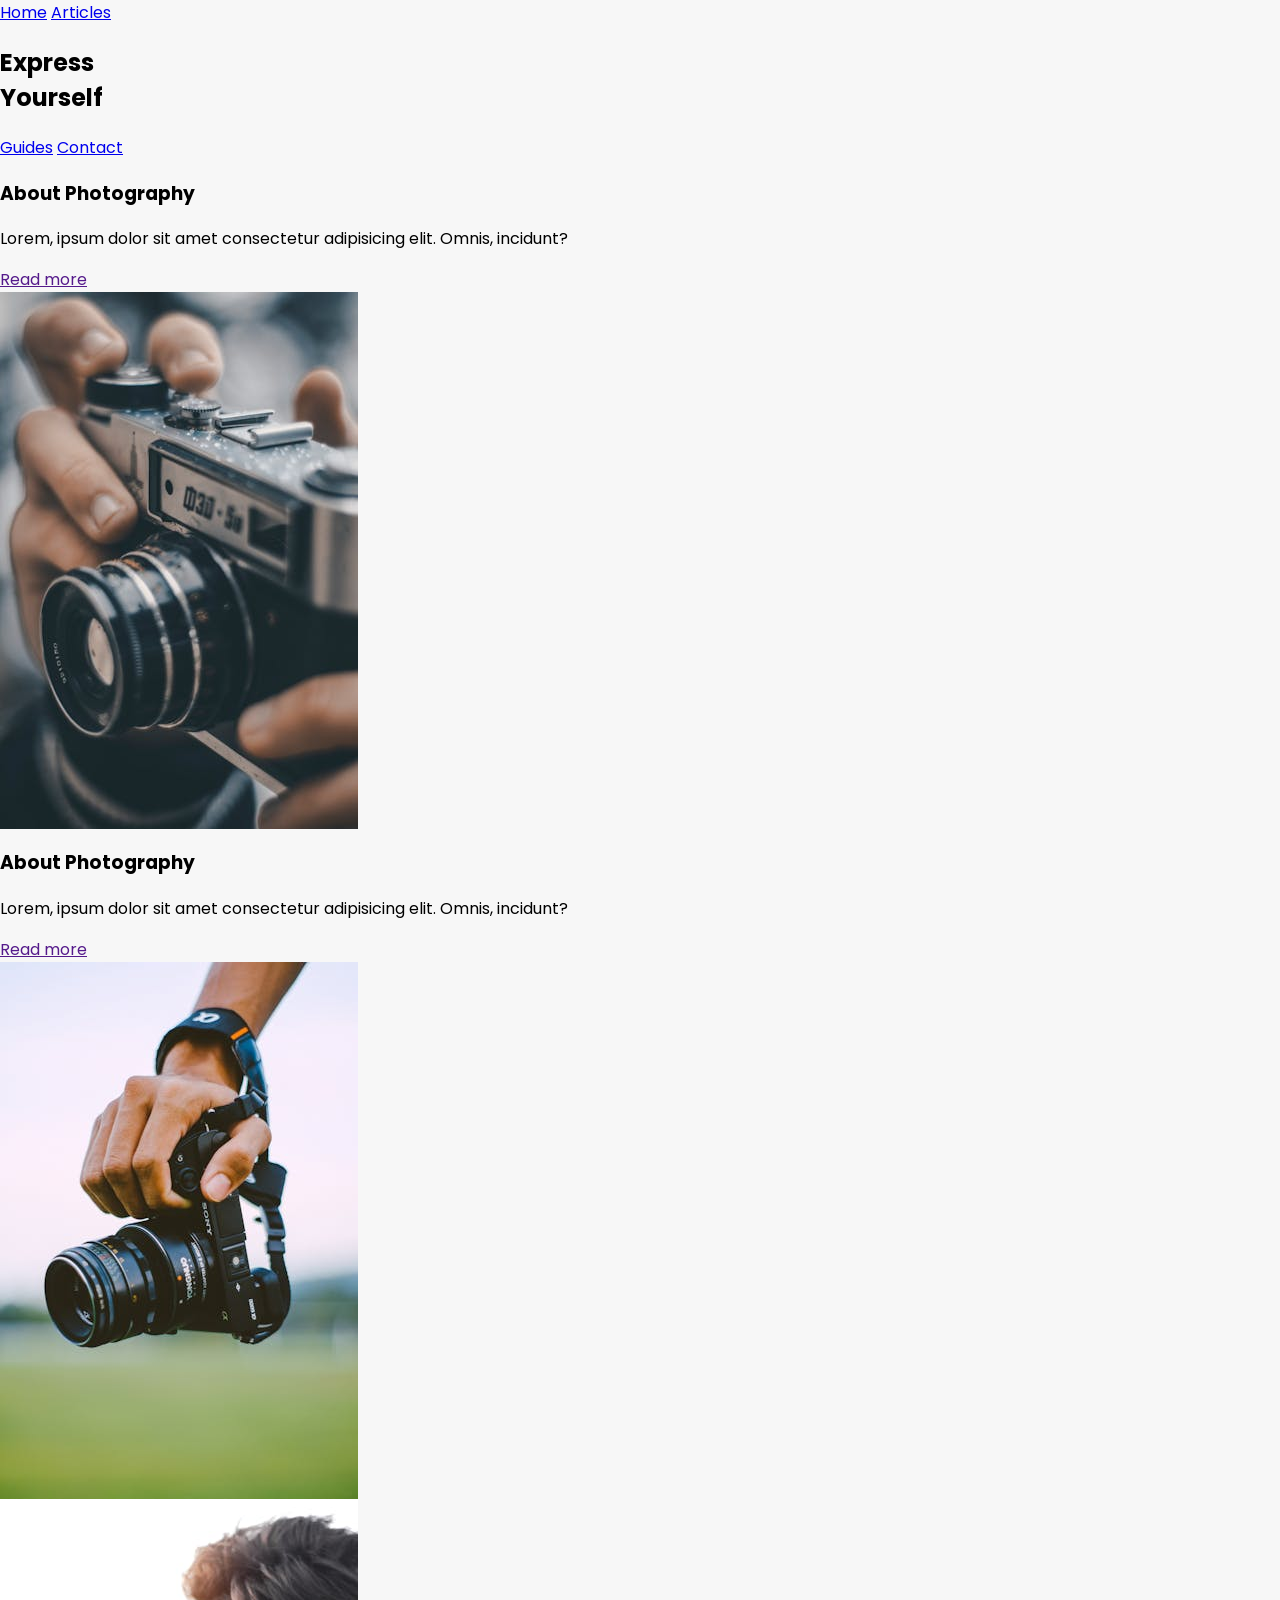
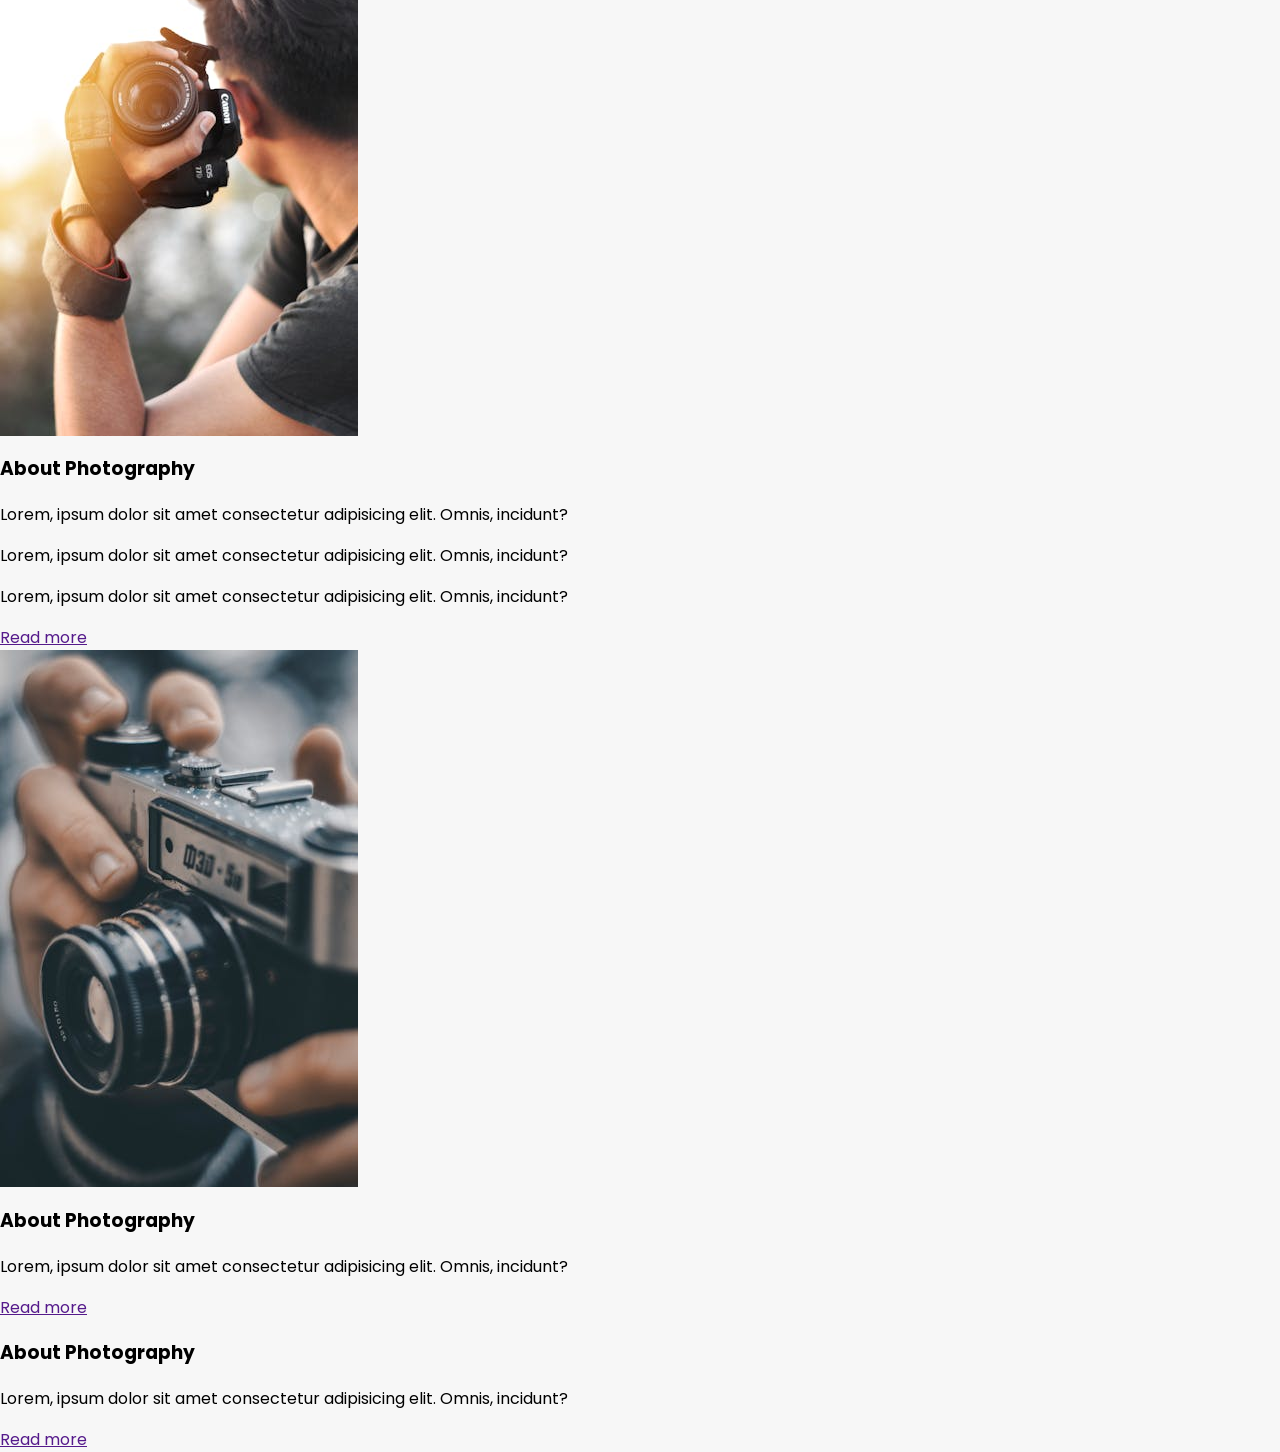
==== Mini-project2-Masonary/index.html @ 41341f02 "creating new mini-project css grid masonry style" ====
<html lang="en">
<head>
  <meta charset="UTF-8">
  <meta http-equiv="X-UA-Compatible" content="IE=edge">
  <meta name="viewport" content="width=device-width, initial-scale=1.0">
  <title>Masonry Style Layout</title>
  <link rel="stylesheet" href="styles.css">
</head>
<body>
  <header>
    <nav>
      <a href="/">Home</a>
      <a href="/">Articles</a>
    <h1>
      <div>Express</div>
      <div>Yourself</div>
    </h1>
    <a href="/">Guides</a>
    <a href="/">Contact</a>
    </nav>
  </header>
  <main>
    <div>
      <h3>About Photography</h3>
      <p>Lorem, ipsum dolor sit amet consectetur adipisicing elit. Omnis, incidunt?</p>
      <a href="">Read more</a>
    </div>
    <div>
      <img src="img/1.jpg" alt="Camera Vintage">
    </div>
    <div>
      <h3>About Photography</h3>
      <p>Lorem, ipsum dolor sit amet consectetur adipisicing elit. Omnis, incidunt?</p>
      <a href="">Read more</a>
    </div>
    <div>
      <img src="img/2.jpg" alt="Camera Modern">
    </div>
    <div>
      <img src="img/3.jpg" alt="Man Holding Camera">
    </div>
    <div>
      <h3>About Photography</h3>
      <p>Lorem, ipsum dolor sit amet consectetur adipisicing elit. Omnis, incidunt?</p>
      <p>Lorem, ipsum dolor sit amet consectetur adipisicing elit. Omnis, incidunt?</p>
      <p>Lorem, ipsum dolor sit amet consectetur adipisicing elit. Omnis, incidunt?</p>
      <a href="">Read more</a>
    </div>
    <div>
      <img src="img/1.jpg" alt="Camera Vintage">
    </div>
    <div>
      <h3>About Photography</h3>
      <p>Lorem, ipsum dolor sit amet consectetur adipisicing elit. Omnis, incidunt?</p>
      <a href="">Read more</a>
    </div>
    <div>
      <h3>About Photography</h3>
      <p>Lorem, ipsum dolor sit amet consectetur adipisicing elit. Omnis, incidunt?</p>
      <a href="">Read more</a>
    </div>
  </main>
</body>
</html>
---- Mini-project2-Masonary/styles.css ----
@import url('https://fonts.googleapis.com/css2?family=Poppins:wght@200;400;500;600;800&family=VT323&display=swap');

body {
  margin: 0;
  font-family: "Poppins";
  background: #f7f7f7;
}
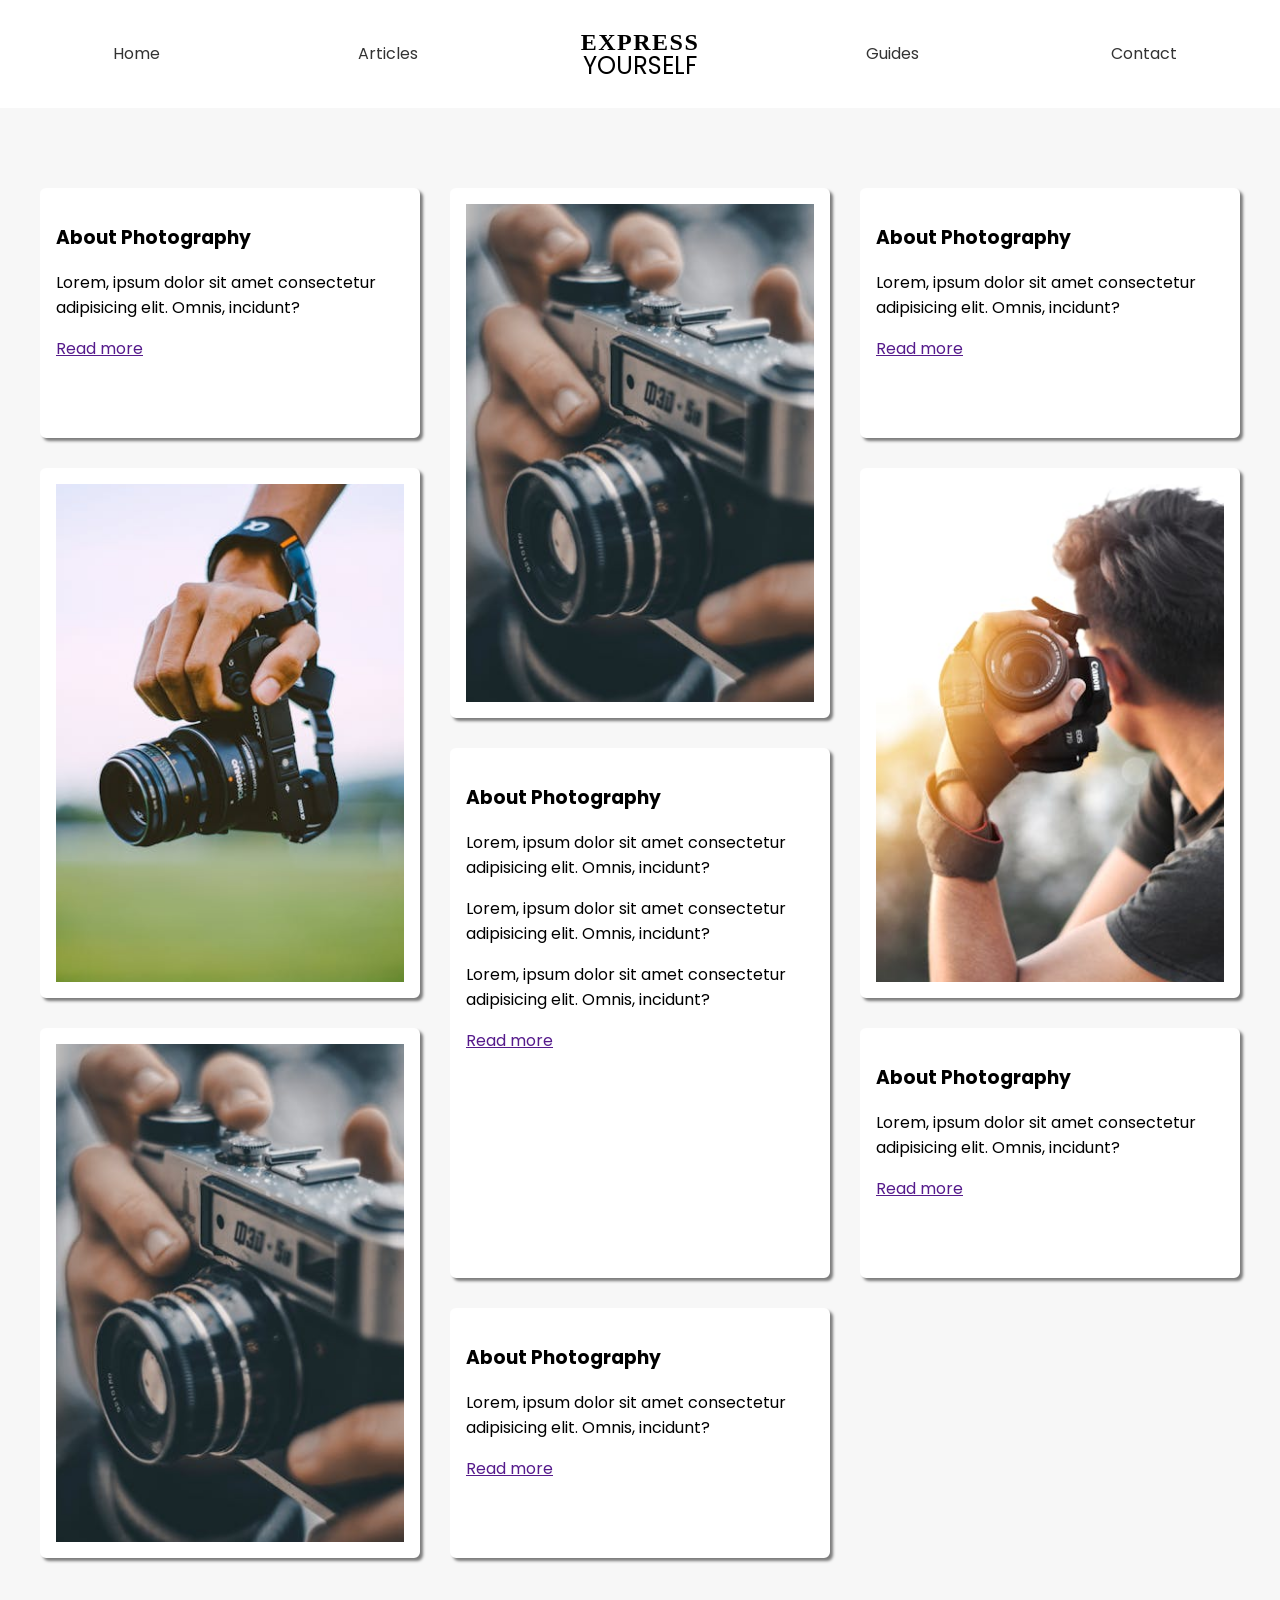
==== commit 94d5024e: "finalized project" ====
--- a/Mini-project2-Masonary/index.html
+++ b/Mini-project2-Masonary/index.html
@@ -20,41 +20,41 @@
     </nav>
   </header>
   <main>
-    <div>
+    <div class="short">
       <h3>About Photography</h3>
       <p>Lorem, ipsum dolor sit amet consectetur adipisicing elit. Omnis, incidunt?</p>
       <a href="">Read more</a>
     </div>
-    <div>
+    <div class="tall">
       <img src="img/1.jpg" alt="Camera Vintage">
     </div>
-    <div>
+    <div class="short">
       <h3>About Photography</h3>
       <p>Lorem, ipsum dolor sit amet consectetur adipisicing elit. Omnis, incidunt?</p>
       <a href="">Read more</a>
     </div>
-    <div>
+    <div class="tall">
       <img src="img/2.jpg" alt="Camera Modern">
     </div>
-    <div>
+    <div class="tall">
       <img src="img/3.jpg" alt="Man Holding Camera">
     </div>
-    <div>
+    <div class="tall">
       <h3>About Photography</h3>
       <p>Lorem, ipsum dolor sit amet consectetur adipisicing elit. Omnis, incidunt?</p>
       <p>Lorem, ipsum dolor sit amet consectetur adipisicing elit. Omnis, incidunt?</p>
       <p>Lorem, ipsum dolor sit amet consectetur adipisicing elit. Omnis, incidunt?</p>
       <a href="">Read more</a>
     </div>
-    <div>
+    <div class="tall">
       <img src="img/1.jpg" alt="Camera Vintage">
     </div>
-    <div>
+    <div class="short">
       <h3>About Photography</h3>
       <p>Lorem, ipsum dolor sit amet consectetur adipisicing elit. Omnis, incidunt?</p>
       <a href="">Read more</a>
     </div>
-    <div>
+    <div class="short">
       <h3>About Photography</h3>
       <p>Lorem, ipsum dolor sit amet consectetur adipisicing elit. Omnis, incidunt?</p>
       <a href="">Read more</a>
--- a/Mini-project2-Masonary/styles.css
+++ b/Mini-project2-Masonary/styles.css
@@ -4,4 +4,71 @@
   margin: 0;
   font-family: "Poppins";
   background: #f7f7f7;
-}+}
+
+header {
+    background: #fff;
+    padding: 10px;
+}
+
+nav {
+    max-width: 1400px;
+    margin: 0 auto;
+    display: grid;
+    grid-template-columns: repeat(5, 1fr);
+    text-align: center;
+    align-items: center;
+}
+
+nav a {
+    text-decoration: none;
+    color: #333;
+}
+
+nav h1{
+    text-transform: uppercase;
+    line-height: 1em;
+}
+
+nav h1 div:first-child {
+    font-weight: 800;
+    letter-spacing: 1.5px;
+}
+nav h1 div:last-child {
+    font-weight: 400;
+}
+
+main {
+    max-width: 1200px;
+    margin: 60px auto;
+    padding: 20px;
+    display: grid;
+   /* grid-template-columns: repeat(3, 1fr);*/
+    grid-template-columns: repeat(auto-fit, minmax(300px, 1fr));
+    grid-auto-rows: 250px;
+    gap: 30px;
+}
+
+main div {
+    overflow: hidden;
+    background: #fff;
+    border-radius: 6px;
+    border: 16px solid #fff;
+    box-shadow: 3px 3px 3px rgba(0,0,0,0.5);
+}
+
+main img {
+    min-width: 100%;
+    height: 100%;
+    object-fit: cover;
+    display: block;
+}
+
+main .short {
+    grid-row: span 1;
+}/* this doesn't change anything, we can have already the same result without adding this line, but we have it there if we want to add rows in the future*/
+
+main .tall {
+   grid-row: span 2; 
+}
+
